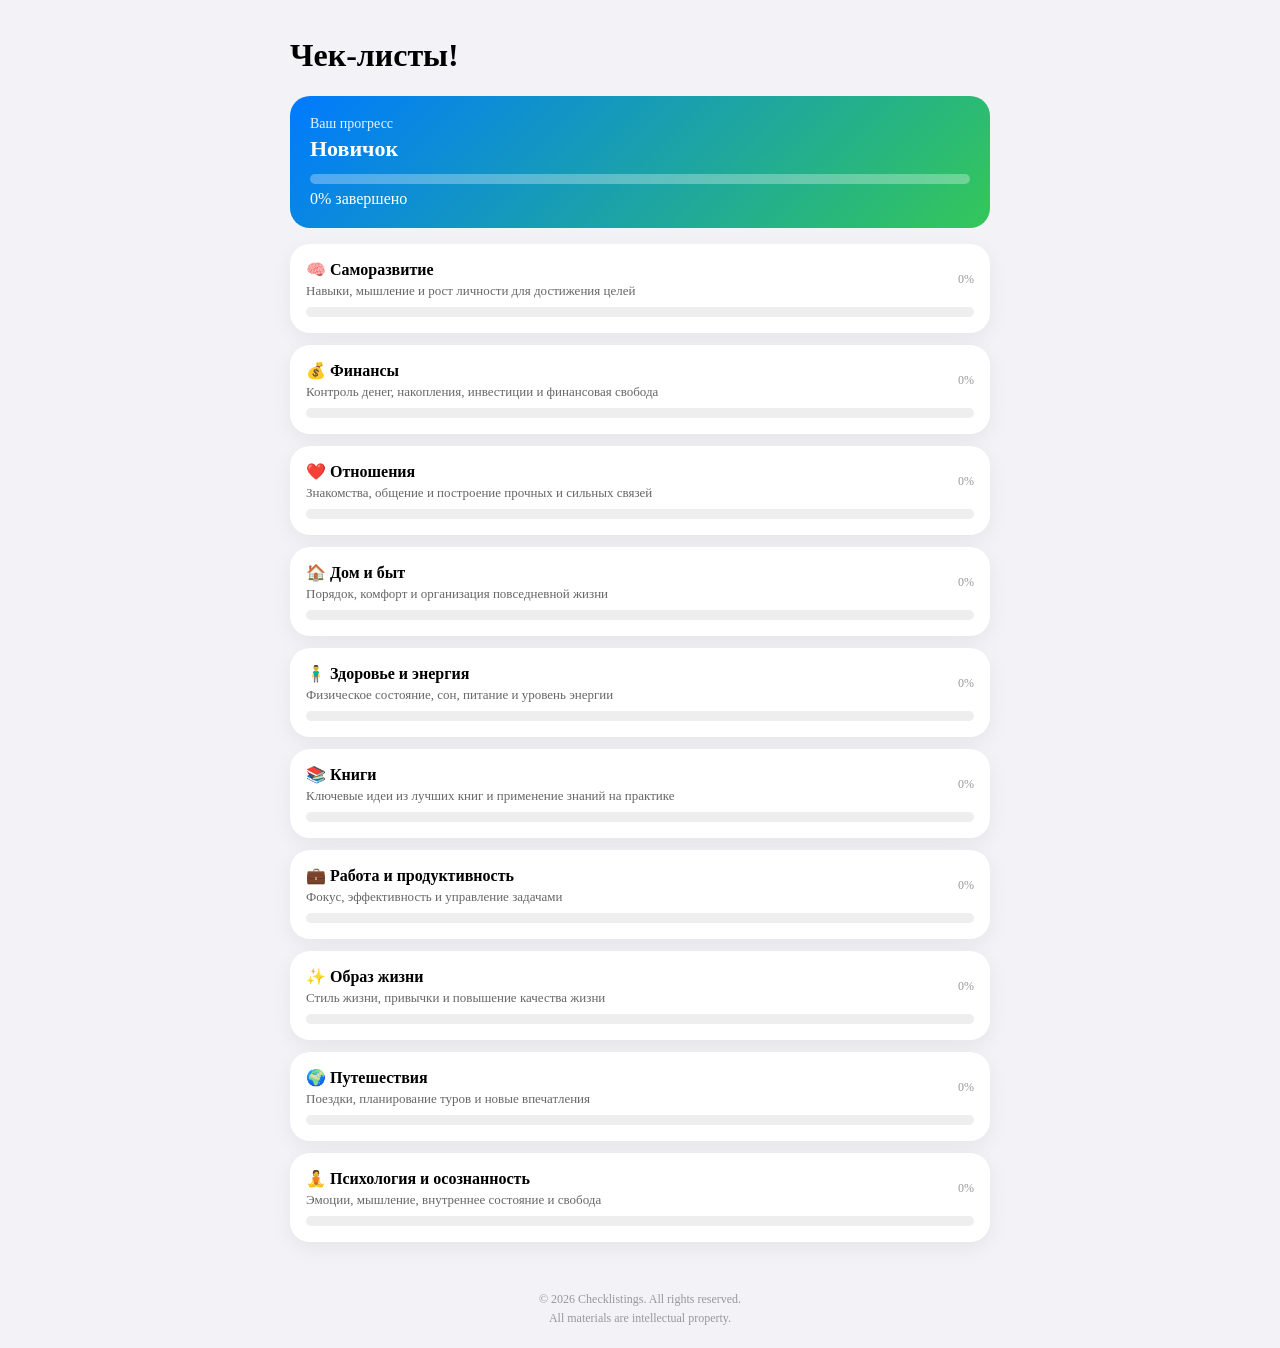
==== index.html @ d785bf77 "Update index.html" ====
<!DOCTYPE html>
<html lang="ru">
<head>  
  <meta charset="UTF-8">
  <meta name="viewport" content="width=device-width, initial-scale=1.0">
  
  <title>Checklistings. Become smarter.</title>

  <!-- ВОТ ЭТО НУЖНО ДОБАВИТЬ -->
  <script src="https://telegram.org/js/telegram-web-app.js"></script>

  <link rel="stylesheet" href="styles.css">
</head>
  
<body>
  <div id="app"></div>
  
  <script type="module" src="js/app.js"></script>
</body>

  <footer style="text-align:center;padding:20px 16px;font-size:12px;color:#999;line-height:1.6;">
  © 2026 Checklistings. All rights reserved.<br>
  All materials are intellectual property.
</footer>
  
</html>
---- styles.css ----
body {
  margin:0;
  font-family:-apple-system;
  background:#f2f2f7;
}

#app {
  max-width:700px;
  margin:auto;
  padding:16px;
}

/* DASHBOARD */
.dashboard {
  background:linear-gradient(135deg,#007aff,#34c759);
  color:white;
  border-radius:20px;
  padding:20px;
  margin-bottom:16px;
}

.dashboard-title {
  font-size:14px;
  opacity:0.9;
}

.dashboard-level {
  font-size:22px;
  font-weight:700;
  margin-top:4px;
}

.dashboard-bar {
  margin-top:12px;
  height:10px;
  background:rgba(255,255,255,0.3);
  border-radius:10px;
  overflow:hidden;
}

.dashboard-fill {
  height:100%;
  background:white;
  border-radius:10px;
  transition:width 0.4s;
}

/* CARD */
.card {
  background:white;
  border-radius:20px;
  padding:16px;
  margin-bottom:12px;
  box-shadow:0 6px 20px rgba(0,0,0,0.06);
  transition: transform 0.15s ease, box-shadow 0.15s ease;
  animation: fadeInUp 0.4s ease;
}

.card:active {
  transform: scale(0.97);
  box-shadow: 0 3px 10px rgba(0,0,0,0.05);
}

/* CATEGORY */
.category-header {
  display:flex;
  justify-content:space-between;
  align-items:center;
}

.category-title {
  font-weight:700;
}

.category-percent {
  font-size:12px;
  color:#999;
}

/* STATUS RIGHT */
.card-row {
  display:flex;
  justify-content:space-between;
  align-items:center;
}

.status {
  font-size:11px;
  font-weight:500;
  padding:4px 8px;
  border-radius:999px;
  white-space:nowrap;
}

.status.new {
  background:rgba(0,122,255,0.12);
  color:#007aff;
}

.status.progress {
  background:rgba(255,149,0,0.12);
  color:#ff9500;
}

.status.done {
  background:rgba(52,199,89,0.12);
  color:#34c759;
}

/* PROGRESS */
.progress-bar {
  height:10px;
  background:#eee;
  border-radius:999px;
  overflow:hidden;
}

.progress-fill {
  height:100%;
  background:#34c759;
  border-radius:999px;
  transition:width 0.5s ease;
}

/* BUTTONS */
.btn {
  padding:12px;
  border-radius:14px;
  border:none;
  font-weight:600;
  cursor:pointer;
}

.btn-primary {
  background:linear-gradient(135deg,#007aff,#5856d6);
  color:white;
}

.btn-ghost {
  background:none;
  color:#007aff;
}

.btn:disabled {
  opacity:0.5;
  cursor:not-allowed;
}

/* MODAL */
.modal {
  position:fixed;
  top:0;
  left:0;
  width:100%;
  height:100%;
  background:rgba(0,0,0,0.4);
  display:flex;
  align-items:center;
  justify-content:center;
  z-index:1000;
}

.modal-content {
  background:white;
  padding:20px;
  border-radius:20px;
  max-width:320px;
  text-align:center;
}

/* ITEM */
.item {
  background:white;
  border-radius:16px;
  margin-bottom:10px;
  box-shadow:0 3px 10px rgba(0,0,0,0.04);
  animation: fadeInUp 0.3s ease;
}

.item-header {
  padding:14px;
  display:flex;
  justify-content:space-between;
  cursor:pointer;
  font-weight:500;
  font-size:15px;
}

.item-header::after {
  content:"›";
}

.item.open .item-header::after {
  transform:rotate(90deg);
}

.item-body {
  display:none;
  padding:14px;
  animation: fadeIn 0.25s ease;
}

.item-body p {
  margin:0;
  line-height:1.5;
  font-size:14px;
}

/* QUIZ */
.quiz-section {
  margin-top:24px;
}

.quiz-title {
  font-size:18px;
  font-weight:700;
  margin-bottom:12px;
}

.quiz-question {
  background:white;
  padding:14px;
  border-radius:16px;
  margin-bottom:10px;
}

.quiz-question p {
  font-size:15px;
  font-weight:600;
  margin-bottom:8px;
}

.quiz-option {
  display:block;
  padding:12px;
  border:1px solid #eee;
  border-radius:10px;
  margin-bottom:6px;
  font-size:14px;
}

/* TYPOGRAPHY */
h2 {
  font-size:22px;
  margin-bottom:6px;
}

.checklist-description {
  font-size:14px;
  color:#666;
  margin-bottom:12px;
}

.checklist-subtitle {
  font-size:13px;
  color:#666;
  margin-top:4px;
  line-height:1.4;
}

/* PRICE TAG */
.price-tag {
  font-size:13px;
  font-weight:600;
  color:#ff9500;
  margin-top:6px;
}

/* ANIMATIONS */
@keyframes fadeIn {
  from { opacity:0 }
  to { opacity:1 }
}

@keyframes fadeInUp {
  from {
    opacity:0;
    transform: translateY(10px);
  }
  to {
    opacity:1;
    transform: translateY(0);
  }
}





/* Анимированный градиент для дашборда */
.dashboard {
  background: linear-gradient(135deg, #007aff, #34c759, #5856d6, #007aff);
  background-size: 300% 300%;
  animation: gradientShift 8s ease infinite;
}

/* Градиент для кнопок */
.btn-primary {
  background: linear-gradient(135deg, #007aff, #5856d6, #007aff);
  background-size: 200% 200%;
  animation: gradientShift 6s ease infinite;
}

/* Легкий градиент для карточек категорий при наведении */
.card.category {
  transition: all 0.3s ease;
}

.card.category:hover {
  background: linear-gradient(135deg, #ffffff, #f0f4ff);
}

@keyframes gradientShift {
  0% {
    background-position: 0% 50%;
  }
  25% {
    background-position: 100% 0%;
  }
  50% {
    background-position: 100% 100%;
  }
  75% {
    background-position: 0% 100%;
  }
  100% {
    background-position: 0% 50%;
  }
}
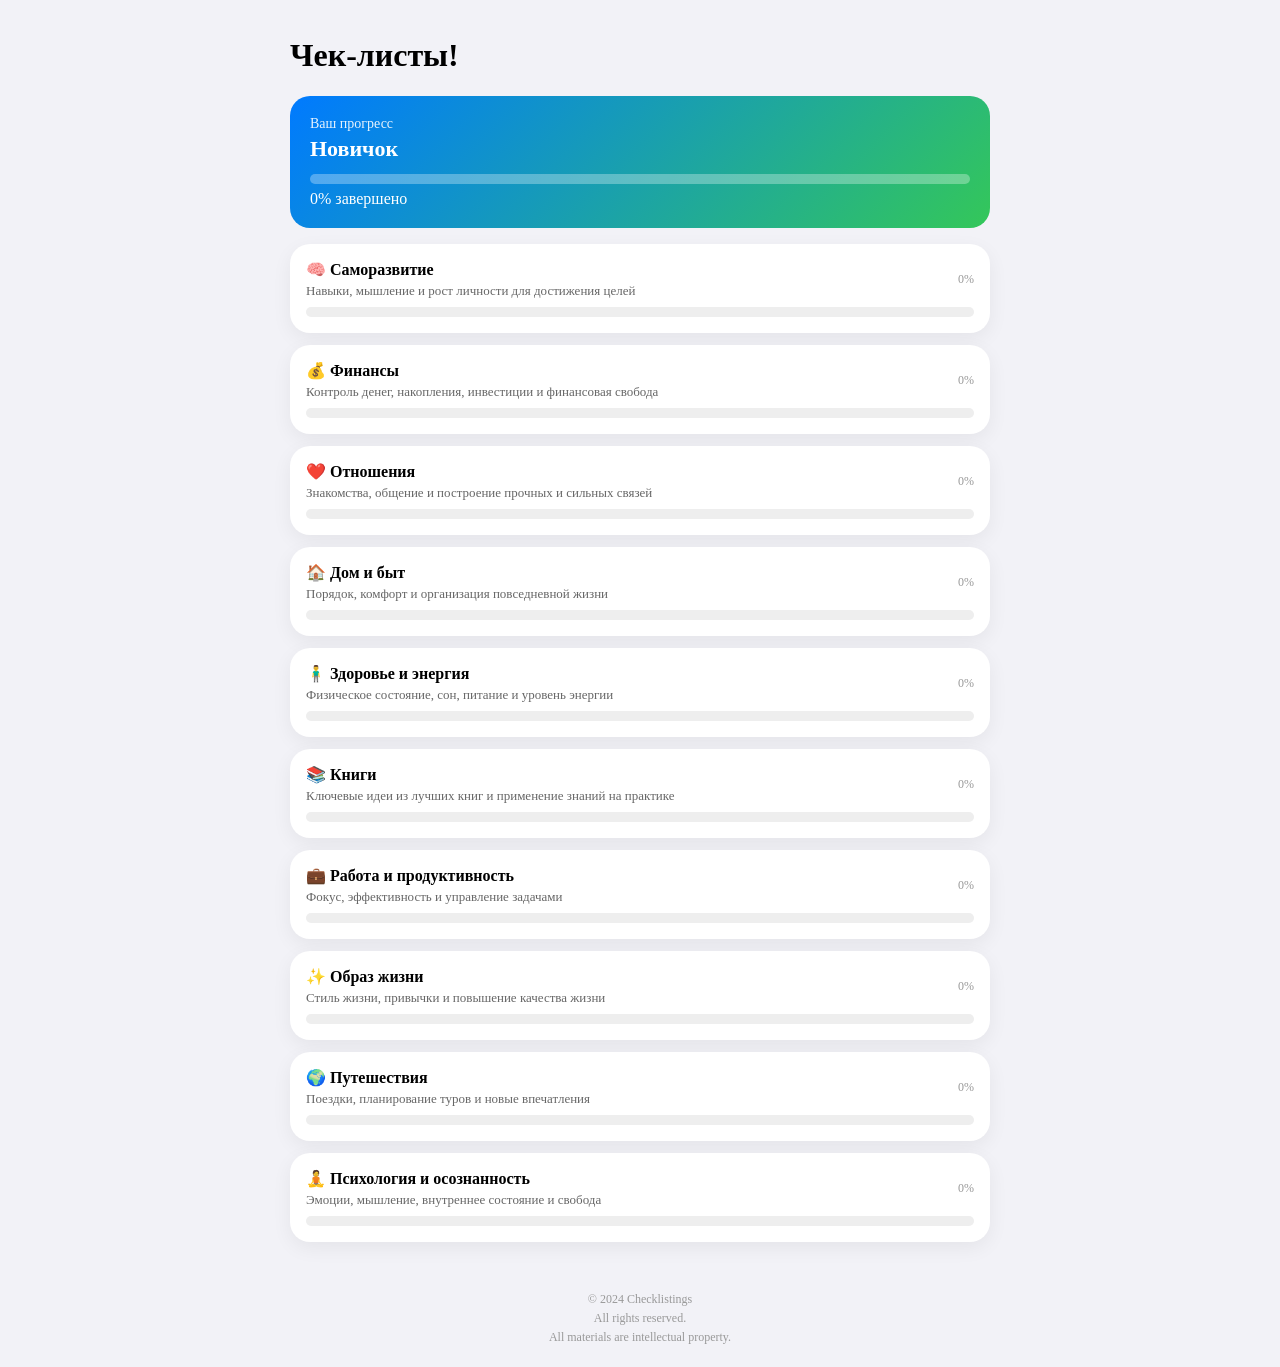
==== commit 445e0af3: "Update index.html" ====
--- a/index.html
+++ b/index.html
@@ -1,26 +1,179 @@
 <!DOCTYPE html>
 <html lang="ru">
-<head>  
+<head>
   <meta charset="UTF-8">
-  <meta name="viewport" content="width=device-width, initial-scale=1.0">
+  <meta name="viewport" content="width=device-width, initial-scale=1.0, maximum-scale=1.0, user-scalable=no, viewport-fit=cover">
+  <meta name="apple-mobile-web-app-capable" content="yes">
+  <meta name="apple-mobile-web-app-status-bar-style" content="default">
+  <title>Checklistings</title>
   
-  <title>Checklistings. Become smarter.</title>
-
-  <!-- ВОТ ЭТО НУЖНО ДОБАВИТЬ -->
+  <!-- Telegram WebApp API -->
   <script src="https://telegram.org/js/telegram-web-app.js"></script>
-
+  
   <link rel="stylesheet" href="styles.css">
+  
+  <style>
+    /* Экран загрузки */
+    #app:empty::before,
+    .loading-screen {
+      content: '';
+      display: flex;
+      flex-direction: column;
+      align-items: center;
+      justify-content: center;
+      min-height: 100vh;
+      min-height: -webkit-fill-available;
+      padding: 40px 20px;
+      text-align: center;
+      background: #f2f2f7;
+      position: fixed;
+      top: 0;
+      left: 0;
+      right: 0;
+      bottom: 0;
+      z-index: 9999;
+    }
+    
+    .loading-spinner {
+      width: 44px;
+      height: 44px;
+      margin-bottom: 20px;
+      position: relative;
+    }
+    
+    .loading-ring {
+      width: 44px;
+      height: 44px;
+      border: 3px solid rgba(0, 122, 255, 0.15);
+      border-top: 3px solid #007aff;
+      border-radius: 50%;
+      animation: spin 0.7s linear infinite;
+      box-sizing: border-box;
+    }
+    
+    .loading-emoji {
+      position: absolute;
+      top: 50%;
+      left: 50%;
+      transform: translate(-50%, -50%);
+      font-size: 20px;
+      line-height: 1;
+    }
+    
+    .loading-title {
+      font-size: 20px;
+      font-weight: 700;
+      color: #1c1c1e;
+      margin-bottom: 6px;
+      letter-spacing: -0.3px;
+    }
+    
+    .loading-dots {
+      display: flex;
+      gap: 6px;
+      justify-content: center;
+      margin-top: 16px;
+    }
+    
+    .loading-dots span {
+      width: 6px;
+      height: 6px;
+      background: #007aff;
+      border-radius: 50%;
+      animation: bounce 1.2s ease-in-out infinite;
+    }
+    
+    .loading-dots span:nth-child(2) { animation-delay: 0.2s; }
+    .loading-dots span:nth-child(3) { animation-delay: 0.4s; }
+    
+    @keyframes spin {
+      0% { transform: rotate(0deg); }
+      100% { transform: rotate(360deg); }
+    }
+    
+    @keyframes bounce {
+      0%, 80%, 100% { transform: translateY(0); opacity: 0.4; }
+      40% { transform: translateY(-8px); opacity: 1; }
+    }
+  </style>
 </head>
+<body>
+  <div id="app">
+    <div class="loading-screen">
+      <div class="loading-spinner">
+        <div class="loading-ring"></div>
+        <div class="loading-emoji">📋</div>
+      </div>
+      <p class="loading-title">Checklistings</p>
+      <div class="loading-dots">
+        <span></span>
+        <span></span>
+        <span></span>
+      </div>
+    </div>
+  </div>
   
-<body>
-  <div id="app"></div>
+  <!-- Принудительная инициализация Telegram для iOS -->
+  <script>
+    (function() {
+      var ready = false;
+      
+      function initTg() {
+        if (ready) return;
+        if (!window.Telegram || !window.Telegram.WebApp) return;
+        
+        try {
+          window.Telegram.WebApp.ready();
+          window.Telegram.WebApp.expand();
+          
+          // Устанавливаем цвет фона
+          document.body.style.backgroundColor = window.Telegram.WebApp.backgroundColor || '#f2f2f7';
+          
+          ready = true;
+          console.log('✅ Telegram ready from index');
+        } catch(e) {
+          console.log('Telegram init retry:', e);
+        }
+      }
+      
+      // Пробуем сразу
+      initTg();
+      
+      // И повторяем каждые 200мс первые 5 секунд
+      var attempts = 0;
+      var interval = setInterval(function() {
+        attempts++;
+        initTg();
+        if (attempts > 25 || ready) clearInterval(interval);
+      }, 200);
+      
+      // Обработка ошибок
+      window.onerror = function(msg, url, line) {
+        console.error('Error:', msg, url, line);
+        var app = document.getElementById('app');
+        if (app && app.children.length === 1 && app.children[0].classList.contains('loading-screen')) {
+          app.innerHTML = '<div style="padding:40px;text-align:center;"><p style="color:#ff3b30;">⚠️ Ошибка загрузки</p><p style="color:#666;font-size:14px;">Проверьте соединение и перезапустите приложение</p></div>';
+        }
+      };
+      
+      // Таймаут — если через 8 секунд всё ещё загрузка
+      setTimeout(function() {
+        if (!ready) {
+          var app = document.getElementById('app');
+          if (app && app.children.length === 1 && app.children[0].classList.contains('loading-screen')) {
+            app.innerHTML = '<div style="padding:40px;text-align:center;"><p style="color:#666;">Загрузка занимает больше времени...</p><button onclick="location.reload()" style="margin-top:12px;padding:10px 20px;background:#007aff;color:white;border:none;border-radius:10px;font-size:14px;">🔄 Обновить</button></div>';
+          }
+        }
+      }, 8000);
+    })();
+  </script>
   
   <script type="module" src="js/app.js"></script>
+  
+  <footer style="text-align:center;padding:20px 16px;font-size:12px;color:#999;line-height:1.6;">
+    © 2024 Checklistings<br>
+    All rights reserved.<br>
+    All materials are intellectual property.
+  </footer>
 </body>
-
-  <footer style="text-align:center;padding:20px 16px;font-size:12px;color:#999;line-height:1.6;">
-  © 2026 Checklistings. All rights reserved.<br>
-  All materials are intellectual property.
-</footer>
-  
 </html>
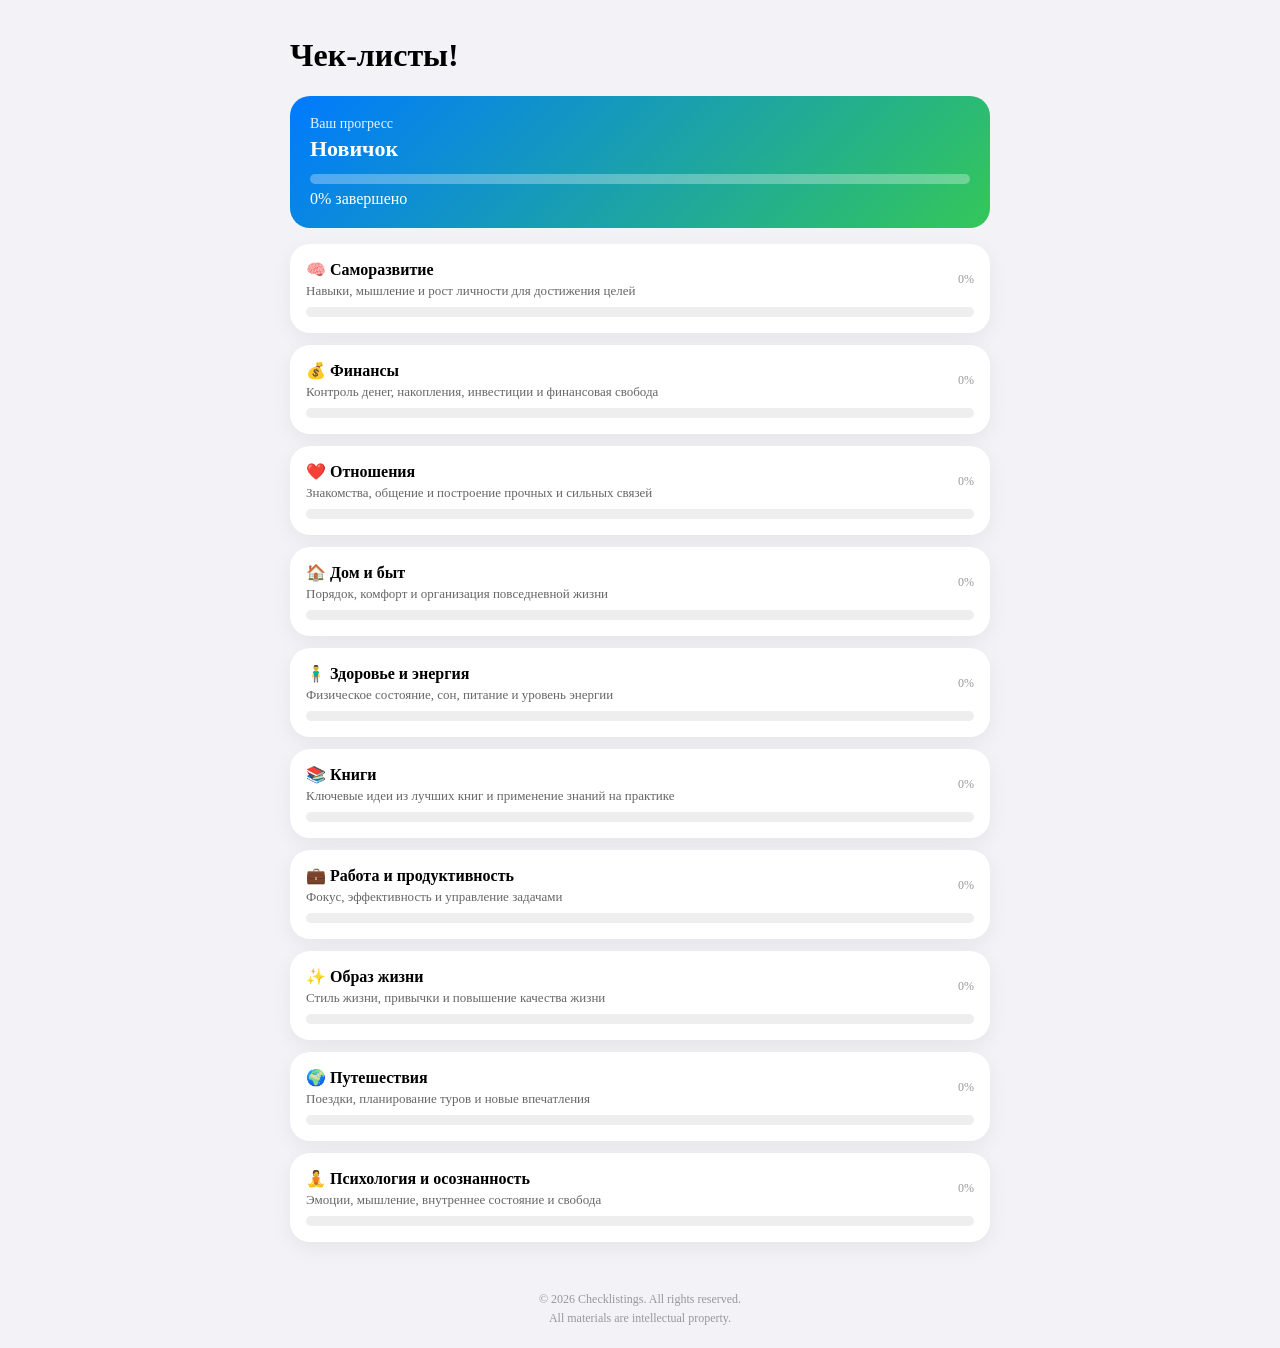
==== commit 9aa4228b: "Update index.html" ====
--- a/index.html
+++ b/index.html
@@ -2,177 +2,19 @@
 <html lang="ru">
 <head>
   <meta charset="UTF-8">
-  <meta name="viewport" content="width=device-width, initial-scale=1.0, maximum-scale=1.0, user-scalable=no, viewport-fit=cover">
-  <meta name="apple-mobile-web-app-capable" content="yes">
-  <meta name="apple-mobile-web-app-status-bar-style" content="default">
+  <meta name="viewport" content="width=device-width, initial-scale=1.0">
   <title>Checklistings</title>
   
-  <!-- Telegram WebApp API -->
   <script src="https://telegram.org/js/telegram-web-app.js"></script>
-  
   <link rel="stylesheet" href="styles.css">
-  
-  <style>
-    /* Экран загрузки */
-    #app:empty::before,
-    .loading-screen {
-      content: '';
-      display: flex;
-      flex-direction: column;
-      align-items: center;
-      justify-content: center;
-      min-height: 100vh;
-      min-height: -webkit-fill-available;
-      padding: 40px 20px;
-      text-align: center;
-      background: #f2f2f7;
-      position: fixed;
-      top: 0;
-      left: 0;
-      right: 0;
-      bottom: 0;
-      z-index: 9999;
-    }
-    
-    .loading-spinner {
-      width: 44px;
-      height: 44px;
-      margin-bottom: 20px;
-      position: relative;
-    }
-    
-    .loading-ring {
-      width: 44px;
-      height: 44px;
-      border: 3px solid rgba(0, 122, 255, 0.15);
-      border-top: 3px solid #007aff;
-      border-radius: 50%;
-      animation: spin 0.7s linear infinite;
-      box-sizing: border-box;
-    }
-    
-    .loading-emoji {
-      position: absolute;
-      top: 50%;
-      left: 50%;
-      transform: translate(-50%, -50%);
-      font-size: 20px;
-      line-height: 1;
-    }
-    
-    .loading-title {
-      font-size: 20px;
-      font-weight: 700;
-      color: #1c1c1e;
-      margin-bottom: 6px;
-      letter-spacing: -0.3px;
-    }
-    
-    .loading-dots {
-      display: flex;
-      gap: 6px;
-      justify-content: center;
-      margin-top: 16px;
-    }
-    
-    .loading-dots span {
-      width: 6px;
-      height: 6px;
-      background: #007aff;
-      border-radius: 50%;
-      animation: bounce 1.2s ease-in-out infinite;
-    }
-    
-    .loading-dots span:nth-child(2) { animation-delay: 0.2s; }
-    .loading-dots span:nth-child(3) { animation-delay: 0.4s; }
-    
-    @keyframes spin {
-      0% { transform: rotate(0deg); }
-      100% { transform: rotate(360deg); }
-    }
-    
-    @keyframes bounce {
-      0%, 80%, 100% { transform: translateY(0); opacity: 0.4; }
-      40% { transform: translateY(-8px); opacity: 1; }
-    }
-  </style>
 </head>
 <body>
-  <div id="app">
-    <div class="loading-screen">
-      <div class="loading-spinner">
-        <div class="loading-ring"></div>
-        <div class="loading-emoji">📋</div>
-      </div>
-      <p class="loading-title">Checklistings</p>
-      <div class="loading-dots">
-        <span></span>
-        <span></span>
-        <span></span>
-      </div>
-    </div>
-  </div>
-  
-  <!-- Принудительная инициализация Telegram для iOS -->
-  <script>
-    (function() {
-      var ready = false;
-      
-      function initTg() {
-        if (ready) return;
-        if (!window.Telegram || !window.Telegram.WebApp) return;
-        
-        try {
-          window.Telegram.WebApp.ready();
-          window.Telegram.WebApp.expand();
-          
-          // Устанавливаем цвет фона
-          document.body.style.backgroundColor = window.Telegram.WebApp.backgroundColor || '#f2f2f7';
-          
-          ready = true;
-          console.log('✅ Telegram ready from index');
-        } catch(e) {
-          console.log('Telegram init retry:', e);
-        }
-      }
-      
-      // Пробуем сразу
-      initTg();
-      
-      // И повторяем каждые 200мс первые 5 секунд
-      var attempts = 0;
-      var interval = setInterval(function() {
-        attempts++;
-        initTg();
-        if (attempts > 25 || ready) clearInterval(interval);
-      }, 200);
-      
-      // Обработка ошибок
-      window.onerror = function(msg, url, line) {
-        console.error('Error:', msg, url, line);
-        var app = document.getElementById('app');
-        if (app && app.children.length === 1 && app.children[0].classList.contains('loading-screen')) {
-          app.innerHTML = '<div style="padding:40px;text-align:center;"><p style="color:#ff3b30;">⚠️ Ошибка загрузки</p><p style="color:#666;font-size:14px;">Проверьте соединение и перезапустите приложение</p></div>';
-        }
-      };
-      
-      // Таймаут — если через 8 секунд всё ещё загрузка
-      setTimeout(function() {
-        if (!ready) {
-          var app = document.getElementById('app');
-          if (app && app.children.length === 1 && app.children[0].classList.contains('loading-screen')) {
-            app.innerHTML = '<div style="padding:40px;text-align:center;"><p style="color:#666;">Загрузка занимает больше времени...</p><button onclick="location.reload()" style="margin-top:12px;padding:10px 20px;background:#007aff;color:white;border:none;border-radius:10px;font-size:14px;">🔄 Обновить</button></div>';
-          }
-        }
-      }, 8000);
-    })();
-  </script>
+  <div id="app"></div>
   
   <script type="module" src="js/app.js"></script>
   
   <footer style="text-align:center;padding:20px 16px;font-size:12px;color:#999;line-height:1.6;">
-    © 2024 Checklistings<br>
-    All rights reserved.<br>
+    © 2026 Checklistings. All rights reserved.<br>
     All materials are intellectual property.
   </footer>
 </body>
